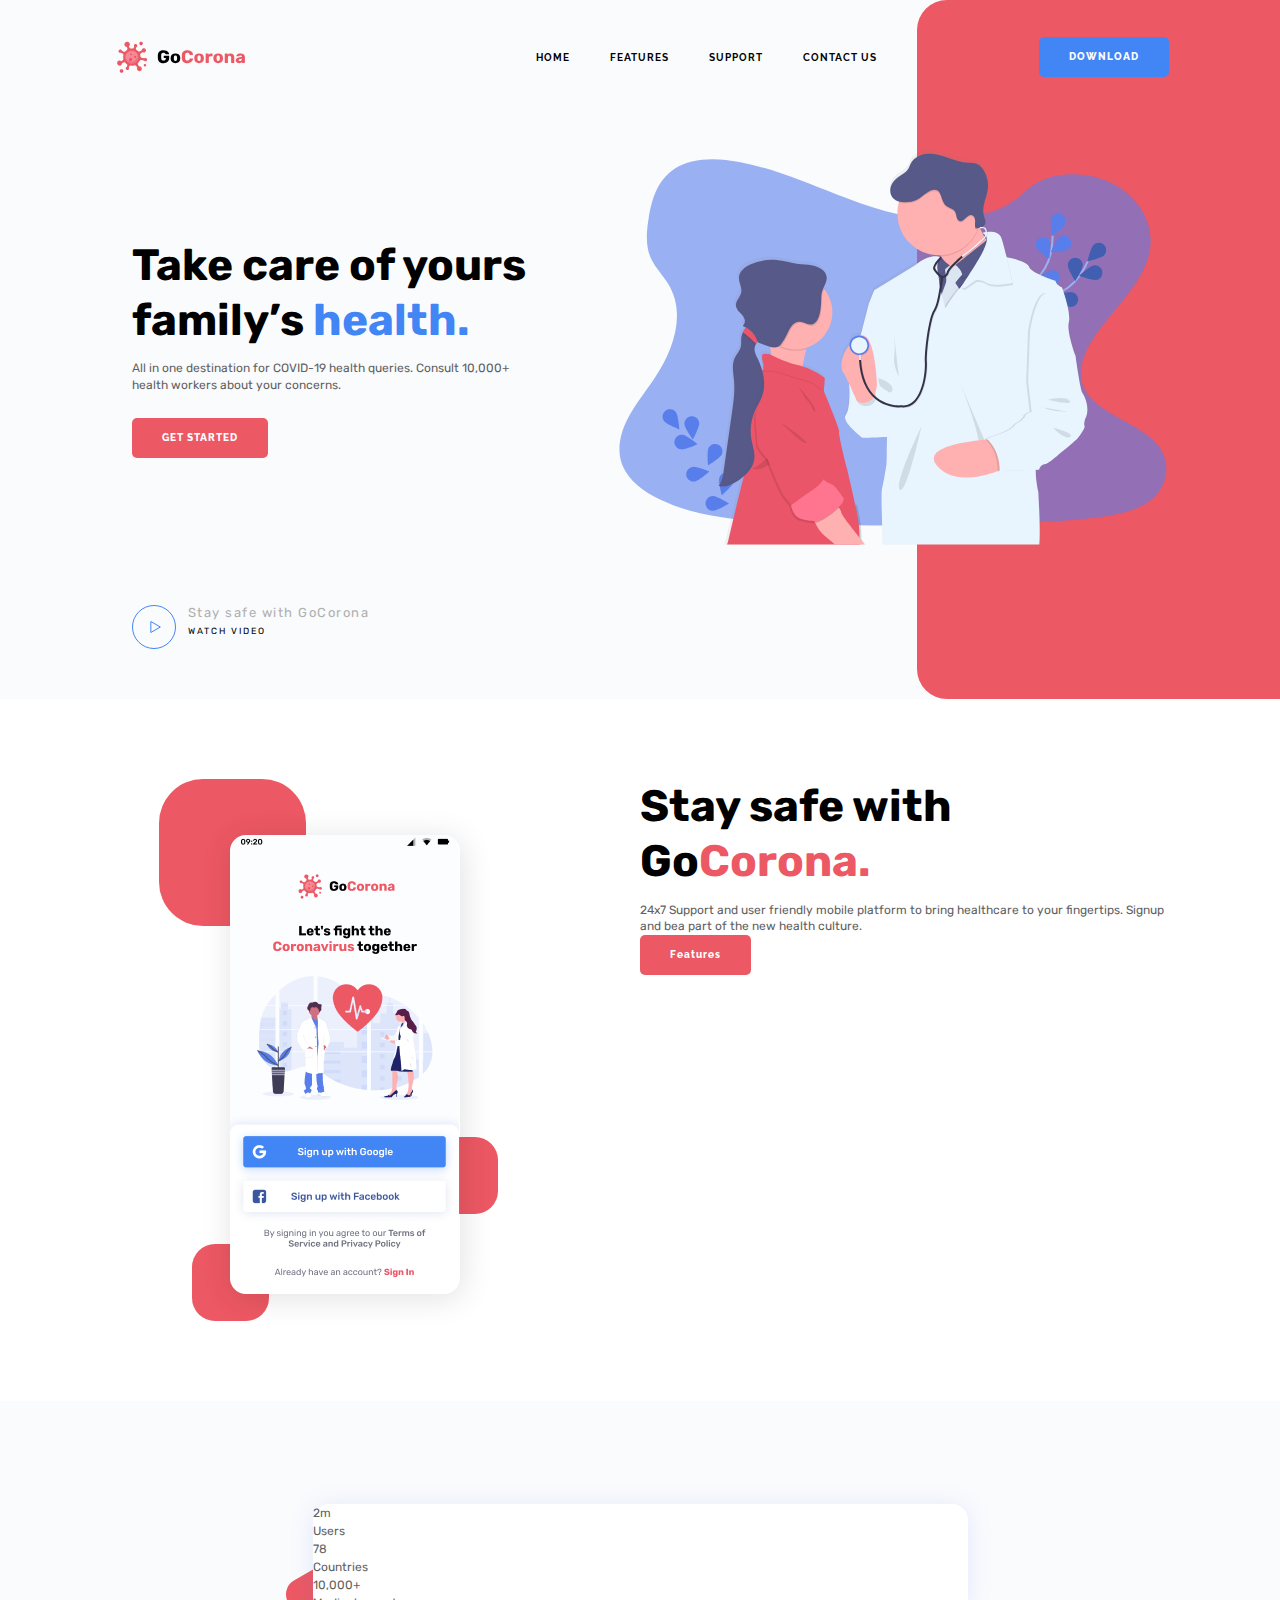
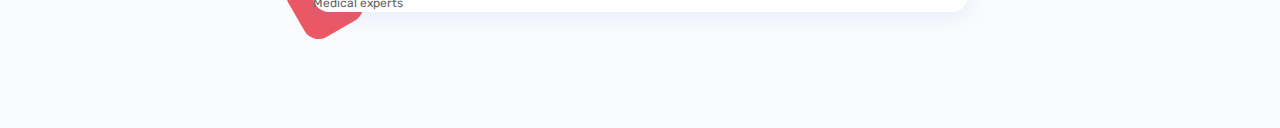
==== src/index.html @ fa229d84 "section-experts" ====
<!DOCTYPE html>
<html lang="en">

<head>
	<meta charset="UTF-8">
	<meta http-equiv="X-UA-Compatible" content="IE=edge">
	<meta name="viewport" content="width=device-width, initial-scale=1.0">
	<title>GoCorona</title>
	<link rel="stylesheet" href="css/bootstrap-reboot.min.css">
	<link href="https://fonts.googleapis.com/css2?family=Raleway:wght@700;800&family=Rubik:wght@400;700&display=swap"
		rel="stylesheet">
	<link rel="stylesheet" href="css/style.css">

</head>

<body>
	<div class="wrapper">
		<header id="open" class="header">
			<div id="close" class="header__container">
				<a href="#" class="header__logo">
					<img src="./img/logo/logo.svg" alt="logo">
				</a>
				<div class="header__menu menu">
					<nav class="menu__body">
						<ul class="menu__list">
							<li class="menu__item"><a href="#" class="menu__link">HOME</a></li>
							<li class="menu__item"><a href="#" class="menu__link">FEATURES</a></li>
							<li class="menu__item"><a href="#" class="menu__link">SUPPORT</a></li>
							<li class="menu__item"><a href="#" class="menu__link">CONTACT US</a></li>
						</ul>
					</nav>
				</div>
				<div class="header__button">
					<a href="#" class="button button_blue">DOWNLOAD</a>
					<a href="#open" class="icon-menu"><span></span></a>
					<a href="#close" class="close-icon-menu"></a>
				</div>
			</div>
		</header>
		<main class="main">
			<section class="get-started">
				<div class="get-started__container">

					<div class="get-started__content">
						<div class="get-started__block-text block-text">
							<h1 class="block-text__title block-text__title_blue">
								Take care of yours family’s <span>health.</span></h1>
							<div class="block-text__text">
								All in one destination for COVID-19 health queries. Consult 10,000+ health workers about
								your concerns.
							</div>
							<a href="#" class="block-text__button button">GET STARTED</a>
						</div>
					</div>

					<div class="get-started__image">
						<img src="./img/image/main.svg" alt="Doctor with kid">
					</div>

					<div class="get-started__video">
						<a href="#" class="video-get-started">
							<div class="video-get-started__icon">
								<img src="./img/icons/play.svg" alt="play">
							</div>
							<div class="video-get-started__body">
								<div class="video-get-started__title">Stay safe with GoCorona</div>
								<div class="video-get-started__text">Watch Video</div>
							</div>
						</a>
					</div>

				</div>
			</section>
			<section class="stay-safe">
				<div class="stay-safe__container">
					<div iv class="stay-safe__media">
						<div class="media-stay-safe">
							<div class="media-stay-save__img">
								<img src="./img/image/nonshadow.png" alt="App">
							</div>
							<div class="stay-safe__media_item stay-safe__media_item_1"></div>
							<div class="stay-safe__media_item stay-safe__media_item_2"></div>
							<div class="stay-safe__media_item stay-safe__media_item_3"></div>
						</div>
					</div>
					<div class="stay-safe__content">
						<div class="stay-safe__block-text block-text">
							<h2 class="block-text__title block-text">Stay safe with Go<span>Corona.</span></h2>
							<div class="block-text__text">24x7 Support and user friendly mobile platform to bring
								healthcare to your fingertips. Signup and bea part of the new health culture.</div>
						</div>
						<a href="#" class="block-text__button button">Features</a>
					</div>
				</div>
			</section>
			<section class="experts">
				<div class="experts__container">
					<div class="experts__stat stat-experts">
						<div class="stat_experts__body body-stat-experts">
							<div class="body-stat-experts__item">
								<div class="body-stat-experts__value">2m</div>
								<div class="body-stat-experts__text">Users</div>
							</div>
							<div class="body-stat-experts__item">
								<div class="body-stat-experts__value">78</div>
								<div class="body-stat-experts__text">Countries</div>
							</div>
							<div class="body-stat-experts__item">
								<div class="body-stat-experts__value">10,000+</div>
								<div class="body-stat-experts__text">Medical experts</div>
							</div>
						</div>
						<div class="stat_experts__decor stat_experts__decor_1"></div>
						<div class="stat_experts__decor stat_experts__decor_2"></div>
						<div class="stat_experts__decor stat_experts__decor_3"></div>
					</div>

				</div>
			</section>
		</main>
		<footer class="footer">

		</footer>
	</div>

</body>

</html>
---- src/css/style.css ----
* {
	font-family: 'Raleway', sans-serif;
	font-family: 'Rubik', sans-serif;
}

ul,
li {
	margin: 0;
	padding: 0;
	list-style-type: none;
}

body {
	font-family: 'Rubik';
	font-size: 12px;
	color: #616161;
}

.wrapper {
	overflow: hidden;
	display: flex;
	flex-direction: column;
	min-height: 100%;
}

.main {
	flex: 1 1 auto;
}

[class*="__container"] {
	max-width: 1087px;
	margin: 0 auto;
	padding: 0 15px;
}

/* PC */
@media (max-width: 1087px) {
	[class*="__container"] {
		max-width: 970px;
	}
}

/* TABLET */
@media (max-width: 991.98px) {
	[class*="__container"] {
		max-width: 750px;
	}
}

/* MOBILE */
@media (max-width: 767.98px) {
	[class*="__container"] {
		max-width: none;
	}

	.icon-menu {
		display: flex;
		position: relative;
		flex: 0 0 30px;
		height: 18px;
		flex-direction: column;
		justify-content: space-between;
		margin: 0 0 0 28px;
	}

	.icon-menu::before,
	.icon-menu::after {
		content: " ";
		background-color: #000;
		height: 2px;
	}

	.icon-menu span {
		height: 2px;
		background-color: #000;
	}

	.close-icon-menu {
		flex: 0 0 30px;
		height: 30px;
		position: relative;
	}

	.close-icon-menu::before,
	.close-icon-menu::after {
		content: " ";
		position: absolute;
		top: 50%;
		left: 0;
		width: 100%;
		background-color: #000;
		height: 2px;

	}

	.close-icon-menu::before {
		transform: rotate(45deg);
	}

	.close-icon-menu::after {
		transform: rotate(-45deg);
	}

	.menu__body {
		position: fixed;
		top: 0;
		left: -100%;
		width: 100%;
		height: 100%;
		background-color: #fff;
		padding: 80px 15px 30px 15px;
		transition: left 0.3s ease 0s;
	}

	.menu__body:target {
		left: 0;
	}

	.menu__list {
		flex-direction: column;
		justify-content: center;
		align-items: center;
	}

	.menu__item {
		margin: 0 0 25px 0;
		margin-right: 0;
	}

	.menu__item:last-child {
		margin-bottom: 0;
	}

	.menu__body .menu__link {
		color: #000;
		font-size: 25px;
	}
}

@media (max-width: 479.98px) {
	.header__logo {
		flex: 0 0 40px;
		overflow: hidden;
	}
}


.header {
	position: absolute;
	width: 100%;
	top: 0;
	left: 0;
	z-index: 50;

}

.header__container {
	display: flex;
	min-height: 114px;
	align-items: center;
}

@media (max-width: 991.98px) {
	.header__container {
		min-height: 80px;
	}
}

/* .header__logo {} */

.header__menu {
	flex: 1 1 auto;
}

.header__button {
	flex: 0 0 252px;
	display: flex;
	justify-content: flex-end;
}

@media (max-width: 991.98px) {
	.header__button {
		flex: 0 0 170px;
	}
}

.menu {
	display: flex;
	justify-content: flex-end;
}

.menu__list {
	display: flex;
}

.menu__item {
	margin-right: 40px;
}

@media (max-width: 991.98px) {
	.menu__item {
		margin-right: 30px;
	}
}

.menu__link {
	font-family: 'Raleway';
	font-weight: 700;
	font-size: 10px;
	line-height: 1.2;
	letter-spacing: 1px;
	text-decoration: none;
	color: #000;

}


.button {
	display: inline-block;
	font-family: 'Raleway';
	font-style: normal;
	font-weight: 800;
	font-size: 10px;
	line-height: 1.2;
	letter-spacing: 1px;
	color: #FCFDFE;
	text-decoration: none;
	border-radius: 5px;
	padding: 14px 30px;
	background-color: #EC5863;
	transition: background-color 0.3s ease 0s;
}

.button:hover {
	background-color: #a15258;
}

.button_blue {
	background: #4285F4;
}

.button_blue:hover {
	background: #4d70a7;
}

/* ======================================================================================== */
/* .block-text {} */

.block-text__title {
	font-size: 44px;
	font-weight: 700;
	line-height: 126%;
	color: #000000;
}

.block-text__title:not(:last-child) {
	margin-bottom: 12px;
}

.block-text__title span {
	color: #EC5863;
}

.block-text__title_blue span {
	color: #4285F4;
}

.block-text__text {
	font-weight: 400;
	line-height: 138.5%;
}

.block-text__text:not(:last-child) {
	margin-bottom: 24px;
}

/* .block-text__button {} */

@media (max-width: 767.98px) {
	.block-text__title {
		font-size: 34px;
	}
}

/* ======================================================================================== */

.get-started {
	background-color: #FAFBFD;
}

.get-started__container {
	padding: 150px 15px 50px 15px;
	display: flex;
	align-items: center;
	flex-wrap: wrap;
	position: relative;
}

.get-started__container::before {
	content: " ";
	position: absolute;
	width: 100vw;
	height: 100%;
	right: 267px;
	top: 0;
	transform: translate(100%, 0px);
	border-radius: 30px 0px 0px 30px;
	background-color: #EC5863;
}

@media (max-width: 991.98px) {
	.get-started__container::before {
		right: 185px;
		border-radius: 20px 0px 0px 20px;
	}
}

@media (max-width: 767.98px) {
	.get-started__container::before {
		display: none;
	}

	.get-started .get-started__block-text {
		max-width: none;
	}

	.get-started .get-started__content {
		flex: 1 1 100%;
		padding: 0px;
	}

	.get-started .get-started__image {
		flex: 1 1 100%;
		text-align: center;
		padding: 30px 0;
	}

	.get-started .get-started__video {
		padding: 0;
	}
}

.get-started__content {
	flex: 0 1 48%;
	padding: 0px 0px 0px 20px;
}

.get-started__block-text {
	max-width: 410px;
}

.get-started__image {
	flex: 0 1 52%;
	position: relative;
	z-index: 2;
}

.get-started__image img {
	max-width: 100%;
}

.get-started__video {
	flex: 1 1 100%;
	padding: 60px 0px 0px 20px;
}

.video-get-started {
	display: inline-flex;
	text-decoration: none;

}

.video-get-started__icon {
	flex: 0 0 44px;
}

.video-get-started__body {
	padding-left: 12px;
}

.video-get-started__title {
	font-weight: 400;
	font-size: 13px;
	line-height: 126%;
	letter-spacing: 1.5px;
	color: #B0B0B0;
}

.video-get-started__title:not(:last-child) {
	margin-bottom: 5px;
}

.video-get-started__text {
	text-transform: uppercase;
	color: #000;
	font-size: 9px;
	letter-spacing: 2px;
	line-height: 126%;
}

/* ======================================================================================== */

.stay-safe {
	padding: 80px 0;
}

.stay-safe__container {
	display: flex;
}

.stay-safe__media {
	flex: 0 1 50%;
	padding: 0px 0px 0px 47px;
}

.stay-safe__content {
	flex: 0 1 50%;
}

/* .stay-safe__block-text {} */

.media-stay-safe {
	width: 373px;
	position: relative;
	text-align: center;
	padding: 56px 0 27px 0;
}

.media-stay-save__img {
	display: inline-block;
	box-shadow: 2px 4px 32px rgba(0, 0, 0, 0.12);
	border-radius: 16px;
	position: relative;
	z-index: 5;
	width: 61.5%;
}

.media-stay-save__img img {
	position: relative;
	z-index: 2;
	max-width: 100%;
}

.media-stay-save__img::after {
	content: " ";
	position: absolute;
	bottom: -12px;
	left: 12px;
	width: 206px;
	height: 27px;
	left: 183px;
	top: 1279px;
	background: rgba(240, 240, 240, 0.49);
	border-radius: 16px;
	z-index: 2;

}

.stay-safe__media_item {
	position: absolute;
	background-color: #EC5863;
	border-radius: 30%;
	width: 77px;
	height: 77px;
}

.stay-safe__media_item_1 {
	top: 0;
	left: 0;
	width: 147px;
	height: 147px;
}

.stay-safe__media_item_2 {
	bottom: 0;
	left: 33px;
}

.stay-safe__media_item_3 {
	bottom: 107px;
	right: 34px;
}

@media (max-width: 991.98px) {
	.stay-safe {
		padding: 40px 0px;
	}
}

@media (min-width: 991.98px) {
	.stay-safe__media {
		padding: 0px 0px 0px 47px;
	}
}

@media (max-width: 767.98px) {
	.stay-safe__container {
		flex-direction: column-reverse;
	}

	.stay-safe__content {
		margin-bottom: 30px;
	}
}

@media (max-width: 479.98px) {
	.media-stay-safe {
		width: 290px;
	}

	.stay-safe__media {
		padding: 0px;
	}
}

/* ======================================================================================== */

.experts {
	background-color: #FAFBFD;
	padding: 103px 0 116px 0;
}

.experts__container {}

.experts__stat {}

.stat-experts {
	max-width: 655px;
	margin: 0 auto;
	position: relative;
	
}

.stat_experts__body {
	background: #FFFFFF;
	box-shadow: 0px 2px 24px rgba(88, 126, 236, 0.15);
	border-radius: 16px;
	position: relative;
	z-index: 2;

}

.stat_experts__decor {
	position: absolute;
	background-color: #EC5863;
	border-radius: 30%;
}

.stat_experts__decor_1 {
	width: 65px;
	height: 65px;
	transform: rotate(-30deg);
	bottom: -21px;
	left: -21px;
	border-radius: 16px;
	}

.stat_experts__decor_2 {}

.stat_experts__decor_3 {}

.body-stat-experts {}

.body-stat-experts__item {}

.body-stat-experts__value {}

.body-stat-experts__text {}
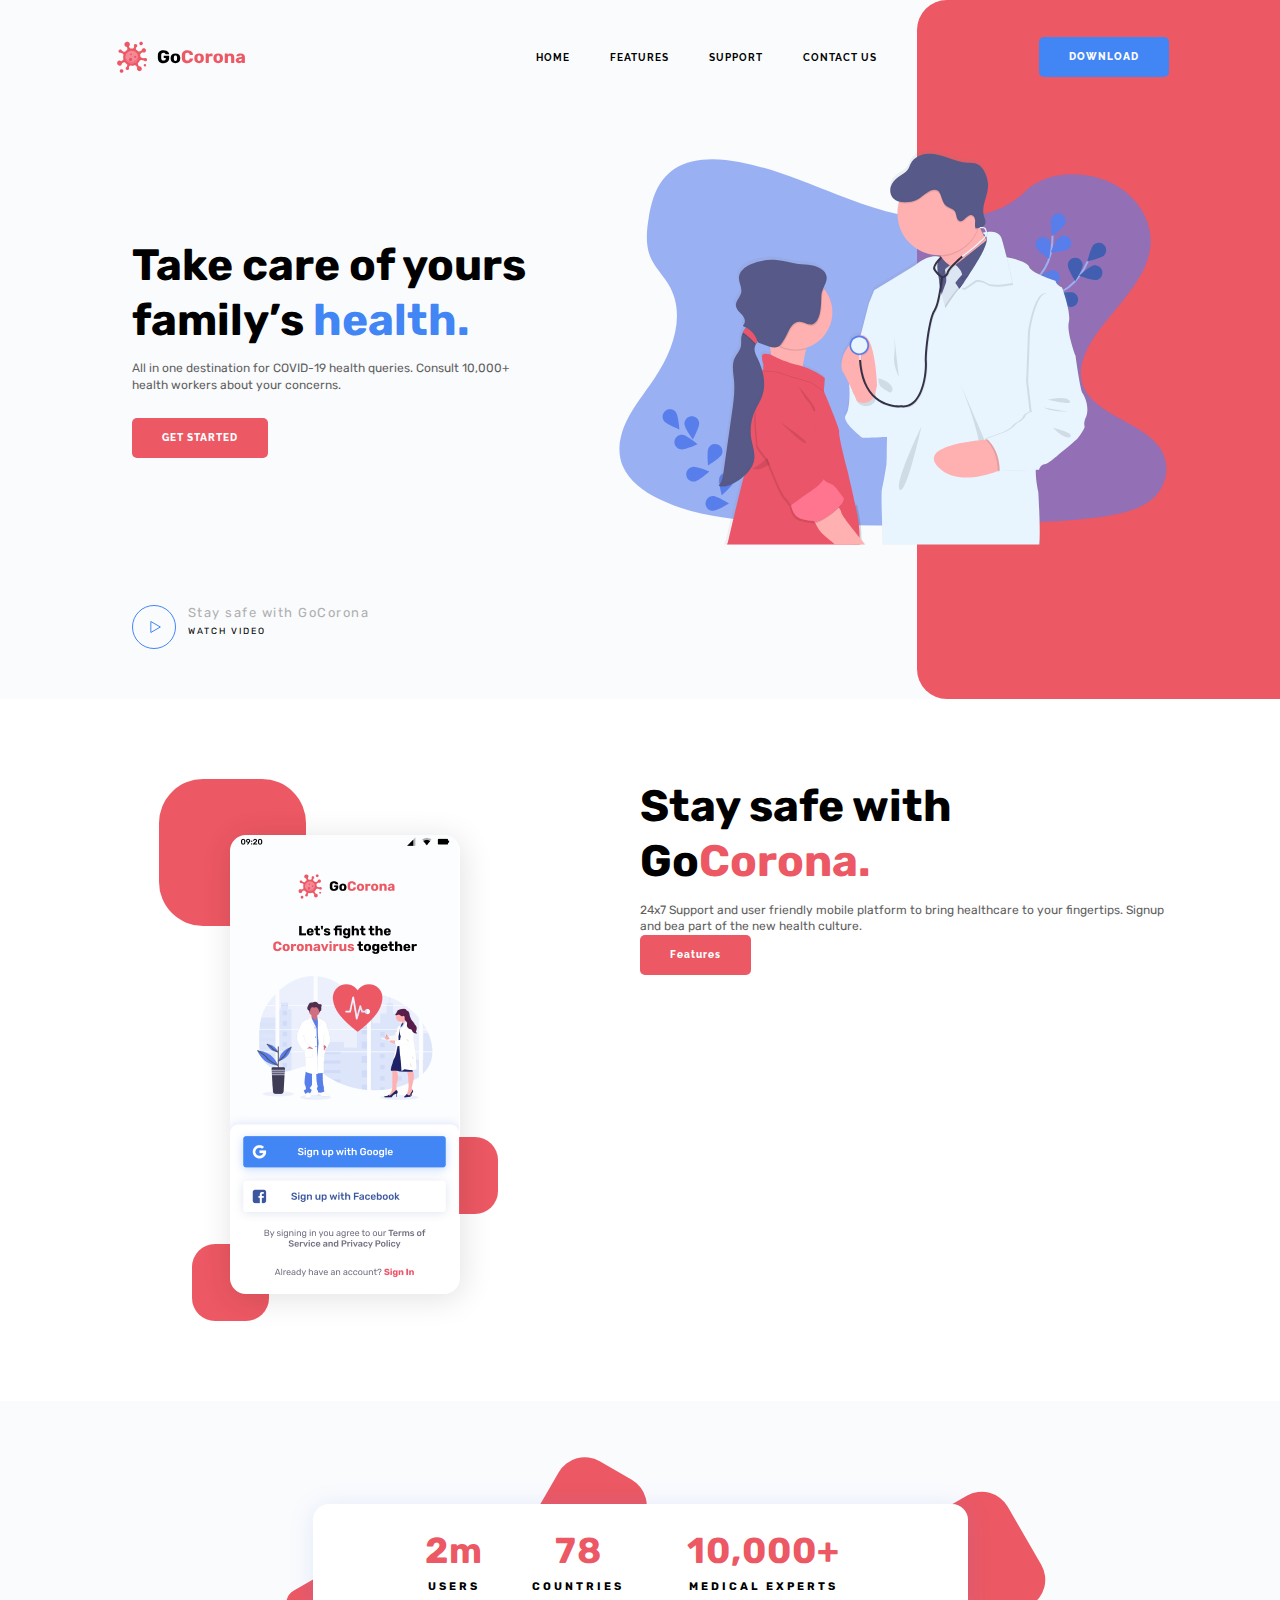
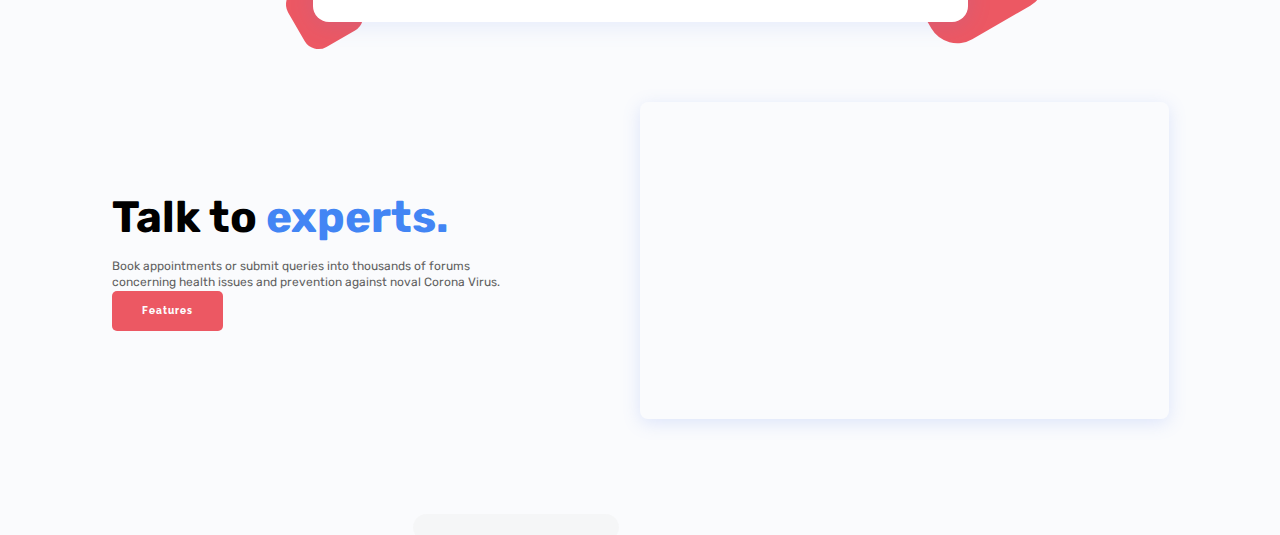
==== commit 82090b14: "footer" ====
--- a/src/index.html
+++ b/src/index.html
@@ -114,6 +114,22 @@
 						<div class="stat_experts__decor stat_experts__decor_2"></div>
 						<div class="stat_experts__decor stat_experts__decor_3"></div>
 					</div>
+					<div class="experts__body">
+						<div class="experts__content">
+							<div class="experts__content">
+								<div class="experts__block-text block-text">
+									<h2 class="block-text__title block-text__title_blue">Talk to <span>experts.</span></h2>
+									<div class="block-text__text">Book appointments or submit queries into thousands of forums concerning health issues and prevention against noval Corona Virus.
+									</div>
+								</div>
+								<a href="#" class="block-text__button button">Features</a>
+							</div>
+						</div>
+						<div class="experts__video">
+							<iframe src="https://www.youtube.com/embed/sohdv21BVNI" title="YouTube video player" frameborder="0" allow="accelerometer; autoplay; clipboard-write; encrypted-media; gyroscope; picture-in-picture; web-share" allowfullscreen></iframe>
+						</div>
+					</div>
+
 
 				</div>
 			</section>
--- a/src/css/style.css
+++ b/src/css/style.css
@@ -520,15 +520,63 @@
 	padding: 103px 0 116px 0;
 }
 
-.experts__container {}
-
-.experts__stat {}
+.experts__block-text {
+	max-width: 400px;
+}
+
+.experts__body {
+	display: flex;
+	align-items: center;
+}
+
+.experts__content {
+	flex: 0 1 50%;
+	padding-right: 20px;
+}
+
+.experts__video {
+	flex: 0 1 50%;
+	position: relative;
+	padding: 0 0 30% 0;
+	box-shadow: 0px 4px 18px rgba(88, 126, 236, 0.18);
+	border-radius: 8px;
+	overflow: hidden;
+}
+
+.experts__video iframe {
+	position: absolute;
+	width: 100%;
+	height: 100%;
+	top: 0;
+	left: 0;
+	object-fit: cover;
+}
+
+@media (max-width: 767.98px) {
+	.experts {
+		padding: 80px 0 30px 0;
+	}
+
+	.experts__body {
+		align-items: stretch;
+		flex-direction: column;
+	}
+
+	.experts__video {
+		padding: 0 0 58% 0;
+	}
+
+	.experts__content {
+		padding: 0;
+		margin: 0 0 30px 0;
+	}
+}
 
 .stat-experts {
 	max-width: 655px;
 	margin: 0 auto;
 	position: relative;
-	
+
 }
 
 .stat_experts__body {
@@ -537,6 +585,7 @@
 	border-radius: 16px;
 	position: relative;
 	z-index: 2;
+	margin-bottom: 80px;
 
 }
 
@@ -553,16 +602,79 @@
 	bottom: -21px;
 	left: -21px;
 	border-radius: 16px;
-	}
-
-.stat_experts__decor_2 {}
-
-.stat_experts__decor_3 {}
-
-.body-stat-experts {}
-
-.body-stat-experts__item {}
-
-.body-stat-experts__value {}
-
-.body-stat-experts__text {}+}
+
+.stat_experts__decor_2 {
+	position: absolute;
+	width: 97px;
+	height: 97px;
+	top: -40px;
+	right: 50%;
+	background: #EC5863;
+	border-radius: 30px;
+	transform: rotate(30deg);
+}
+
+.stat_experts__decor_3 {
+	position: absolute;
+	width: 127px;
+	height: 127px;
+	right: -65px;
+	top: 0px;
+	background: #EC5863;
+	border-radius: 30px;
+	transform: rotate(-30deg);
+}
+
+.body-stat-experts {
+	padding: 25px 80px;
+	display: flex;
+	align-items: center;
+}
+
+.body-stat-experts__item {
+	flex: 0 1 25%;
+	text-align: center;
+}
+
+.body-stat-experts__item:last-child {
+	flex: 0 1 50%;
+}
+
+.body-stat-experts__value {
+	font-weight: 700;
+	font-size: 36px;
+	line-height: 1.2;
+	letter-spacing: 1px;
+	color: #EC5863;
+	margin-bottom: 5px;
+}
+
+.body-stat-experts__text {
+	font-weight: 700;
+	font-size: 11px;
+	line-height: 1.8;
+	letter-spacing: 3px;
+	text-transform: uppercase;
+	color: #000000;
+}
+
+@media (max-width: 767.98px) {
+	.stat_experts__body {
+		margin-bottom: 50px;
+	}
+
+	.body-stat-experts {
+		padding: 25px;
+	}
+}
+
+@media (max-width: 479.98px) {
+	.body-stat-experts {
+		flex-direction: column;
+	}
+
+	.body-stat-experts__item:not(:last-child) {
+		margin-bottom: 15px;
+	}
+}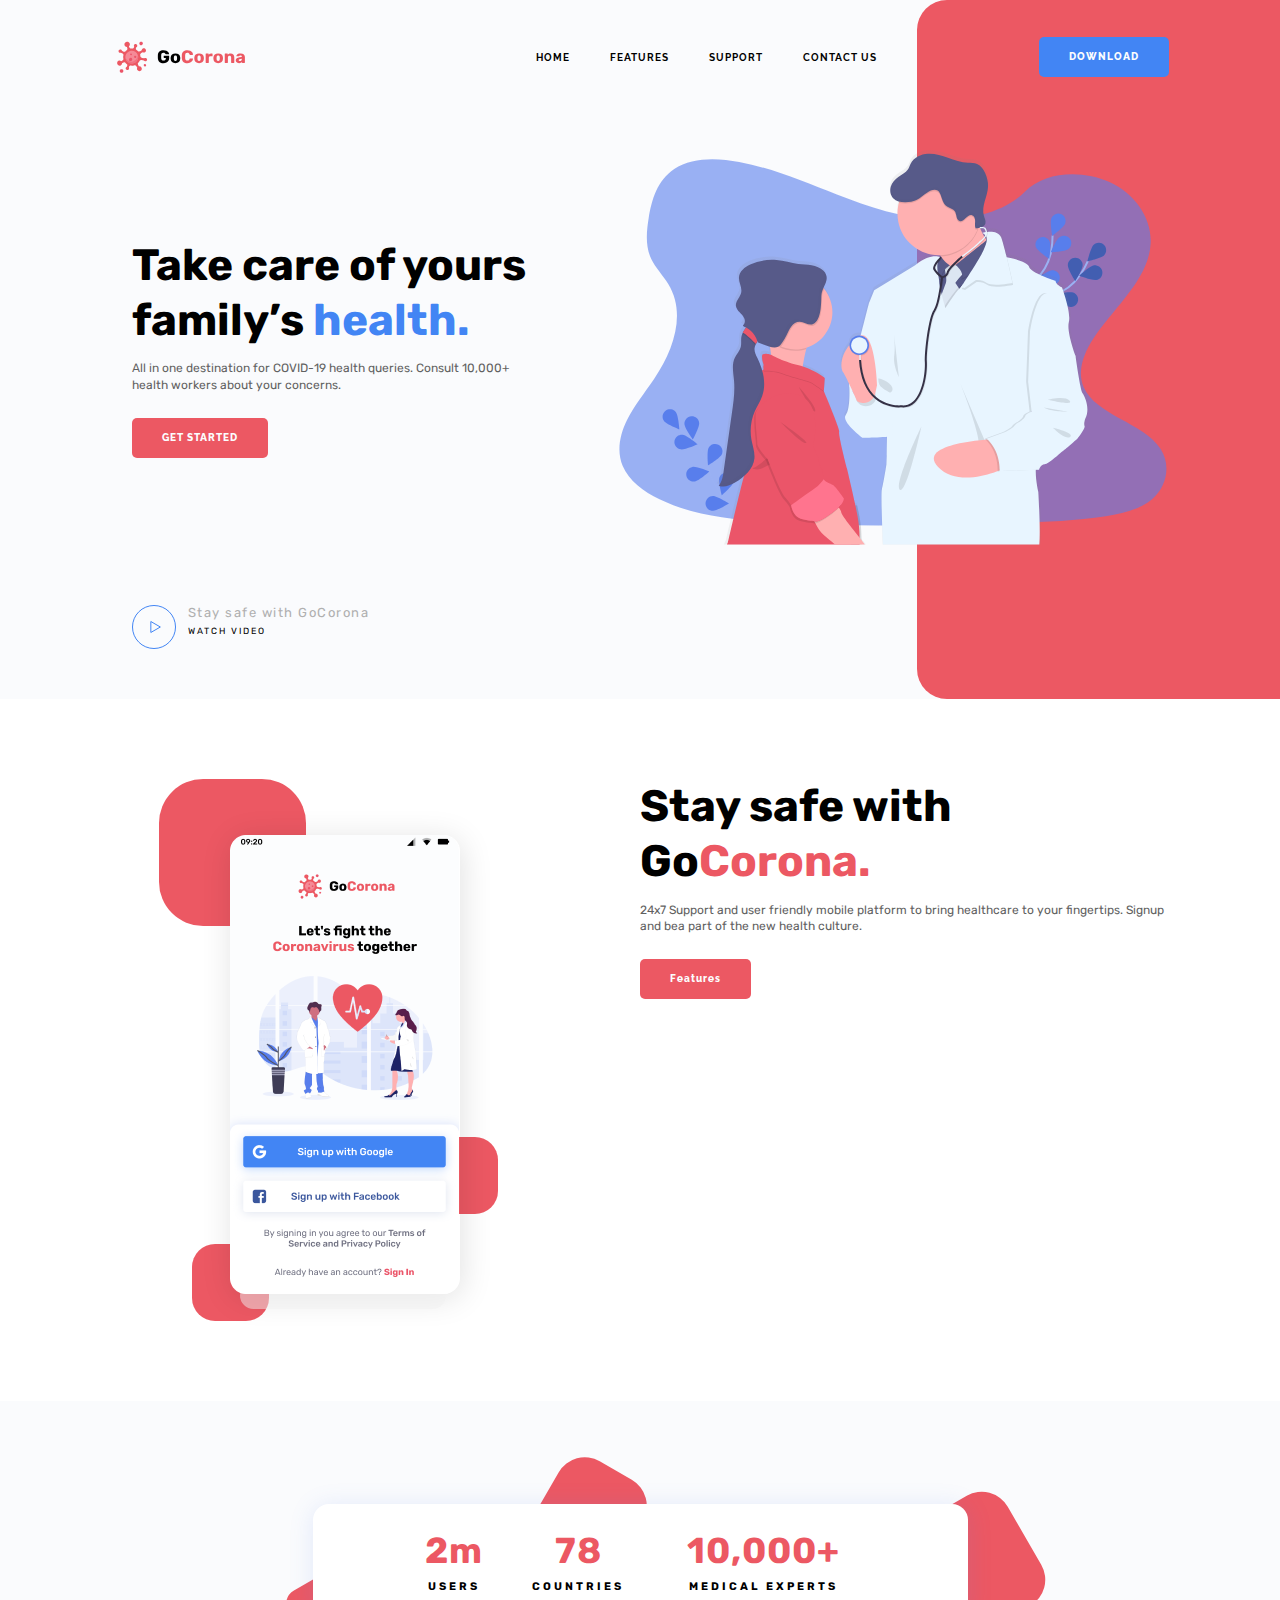
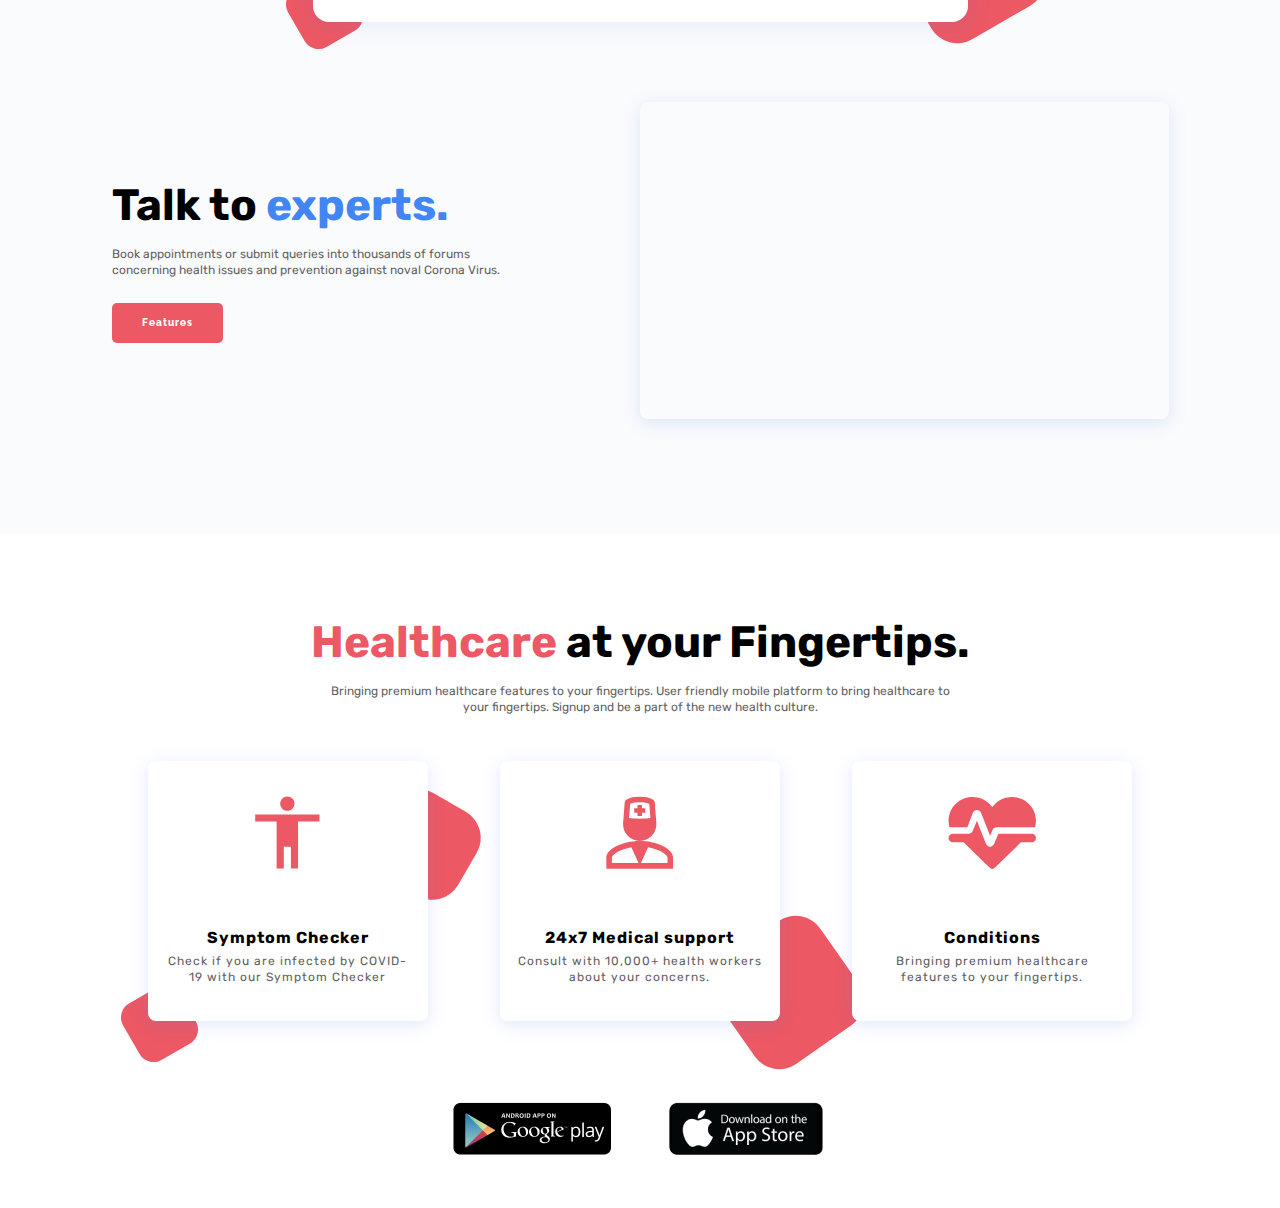
==== commit 43bc7af5: "finish" ====
--- a/src/index.html
+++ b/src/index.html
@@ -118,24 +118,78 @@
 						<div class="experts__content">
 							<div class="experts__content">
 								<div class="experts__block-text block-text">
-									<h2 class="block-text__title block-text__title_blue">Talk to <span>experts.</span></h2>
-									<div class="block-text__text">Book appointments or submit queries into thousands of forums concerning health issues and prevention against noval Corona Virus.
+									<h2 class="block-text__title block-text__title_blue">Talk to <span>experts.</span>
+									</h2>
+									<div class="block-text__text">Book appointments or submit queries into thousands of
+										forums concerning health issues and prevention against noval Corona Virus.
 									</div>
 								</div>
 								<a href="#" class="block-text__button button">Features</a>
 							</div>
 						</div>
 						<div class="experts__video">
-							<iframe src="https://www.youtube.com/embed/sohdv21BVNI" title="YouTube video player" frameborder="0" allow="accelerometer; autoplay; clipboard-write; encrypted-media; gyroscope; picture-in-picture; web-share" allowfullscreen></iframe>
+							<iframe src="https://www.youtube.com/embed/sohdv21BVNI" title="YouTube video player"
+								frameborder="0"
+								allow="accelerometer; autoplay; clipboard-write; encrypted-media; gyroscope; picture-in-picture; web-share"
+								allowfullscreen></iframe>
 						</div>
 					</div>
 
 
 				</div>
 			</section>
+			<section class="health">
+				<div class="health__container">
+					<div class="health__content">
+						<div class="health__block-text block-text block-text_center">
+							<h2 class="block-text__title block-text"><span>Healthcare</span> at your Fingertips.</h2>
+							<div class="block-text__text block-text__text_mw">Bringing premium healthcare features to
+								your fingertips. User friendly mobile platform to bring healthcare to your fingertips.
+								Signup and be a part of the new health culture.</div>
+						</div>
+					</div>
+					<div class="health__items">
+						<div class="health__column health__column_1">
+							<div class="health__item item-health">
+								<div class="item-health__icon">
+									<img src="./img/icons/img1.svg" alt="Man">
+								</div>
+								<div class="item-health__title">Symptom Checker</div>
+								<div class="item-health__text">Check if you are infected by COVID-19 with our Symptom
+									Checker</div>
+							</div>
+						</div>
+						<div class="health__column health__column_2">
+							<div class="health__item item-health">
+								<div class="item-health__icon">
+									<img src="./img/icons/img2.svg" alt="Doctor">
+								</div>
+								<div class="item-health__title">24x7 Medical support</div>
+								<div class="item-health__text">Consult with 10,000+ health workers about your concerns.
+								</div>
+							</div>
+						</div>
+						<div class="health__column health__column_">
+							<div class="health__item item-health">
+								<div class="item-health__icon">
+									<img src="./img/icons/img3.svg" alt="Hart">
+								</div>
+								<div class="item-health__title">Conditions</div>
+								<div class="item-health__text">Bringing premium healthcare features to your fingertips.
+								</div>
+							</div>
+						</div>
+					</div>
+				</div>
+			</section>
 		</main>
 		<footer class="footer">
-
+			<div class="footer__container">
+				<div class="footer__items">
+					<a href="#" class="footer_item"><img src="./img/icons/googleplay.png" alt="Playmarket"></a>
+					<a href="#" class="footer_item"><img src="./img/icons/appstore.png" alt="Appstore"></a>
+				</div>
+			</div>
 		</footer>
 	</div>
 
--- a/src/css/style.css
+++ b/src/css/style.css
@@ -244,7 +244,9 @@
 }
 
 /* ======================================================================================== */
-/* .block-text {} */
+.block-text_center {
+	text-align: center;
+}
 
 .block-text__title {
 	font-size: 44px;
@@ -268,13 +270,17 @@
 .block-text__text {
 	font-weight: 400;
 	line-height: 138.5%;
+	margin-bottom: 24px;
 }
 
 .block-text__text:not(:last-child) {
 	margin-bottom: 24px;
 }
 
-/* .block-text__button {} */
+.block-text__text_mw {
+	max-width: 620px;
+	margin: 0 auto;
+}
 
 @media (max-width: 767.98px) {
 	.block-text__title {
@@ -444,15 +450,13 @@
 .media-stay-save__img::after {
 	content: " ";
 	position: absolute;
-	bottom: -12px;
-	left: 12px;
 	width: 206px;
 	height: 27px;
-	left: 183px;
-	top: 1279px;
+	left: 10px;
+	bottom: -15px;
 	background: rgba(240, 240, 240, 0.49);
 	border-radius: 16px;
-	z-index: 2;
+	z-index: 1;
 
 }
 
@@ -677,4 +681,162 @@
 	.body-stat-experts__item:not(:last-child) {
 		margin-bottom: 15px;
 	}
+}
+
+/* ================================================================================== */
+
+.health {
+	padding: 80px 0 30px 0;
+}
+
+/* .health__content {} */
+
+.health__block-text {
+	margin-bottom: 45px;
+}
+
+.health__items {
+	display: flex;
+	margin: 0 auto;
+	/* gap: 72px; */
+}
+
+.health__item {}
+
+.health__column {
+	position: relative;
+	padding: 0 36px;
+	flex: 0 1 33.333%;
+}
+
+.item-health {
+	position: relative;
+	z-index: 2;
+	background: #FFFFFF;
+	box-shadow: 0px 4px 18px rgba(88, 126, 236, 0.18);
+	border-radius: 8px;
+	display: flex;
+	flex-direction: column;
+	align-items: center;
+	text-align: center;
+	padding: 35px 17px;
+}
+
+.item-health__icon {
+	margin-bottom: 58px;
+}
+
+.item-health__title {
+	font-weight: 700;
+	font-size: 16px;
+	line-height: 1.38;
+	letter-spacing: 1px;
+	color: #000000;
+	margin-bottom: 4px;
+
+}
+
+.item-health__text {
+	font-weight: 400;
+	font-size: 12px;
+	line-height: 1.38;
+	text-align: center;
+	letter-spacing: 1px;
+	color: #616161;
+}
+
+.health__column_1::before,
+.health__column_1::after {
+	content: " ";
+	position: absolute;
+	background-color: #EC5863;
+	border-radius: 16px;
+
+}
+
+.health__column_1::before {
+	width: 65px;
+	height: 65px;
+	bottom: -35px;
+	left: 15px;
+	transform: rotate(-30deg);
+}
+
+.health__column_1::after {
+	width: 97px;
+	height: 97px;
+	top: 35px;
+	right: -10px;
+	background: #EC5863;
+	border-radius: 30px;
+	transform: rotate(30deg)
+}
+
+.health__column_2::after {
+	content: " ";
+	position: absolute;
+	background-color: #EC5863;
+	width: 127px;
+	height: 127px;
+	bottom: -35px;
+	right: -35px;
+	background: #EC5863;
+	border-radius: 30px;
+	transform: rotate(55deg)
+}
+
+.health__column_3::after {
+	content: " ";
+	position: absolute;
+	background-color: #EC5863;
+	width: 65px;
+	height: 65px;
+	top: -25px;
+	right: 10px;
+	background: #EC5863;
+	border-radius: 16px;
+	transform: rotate(45deg)
+}
+
+@media (max-width: 1087px){
+	.health__column {
+		padding: 0 15px;
+	}
+}
+
+@media (max-width: 767.98px){
+	.health {
+		padding: 30px 0px 30px 0;
+	}
+	.health__items {
+	flex-direction: column;
+	}
+
+	.health__column:not(:last-child) {
+		margin: 0px 0px 25px 0;
+	}
+}
+
+/* ====================================================================== */
+
+.footer {
+	padding: 45px 0;
+}
+
+.footer__items {
+	display: flex;
+	column-gap: 50px;
+	row-gap: 20px;
+	justify-content: center;
+	align-items: center;
+}
+
+@media (max-width: 558px){
+	.footer {
+		padding: 30px 0;
+	}
+
+	.footer__items {
+		flex-direction: column;
+	}
 }